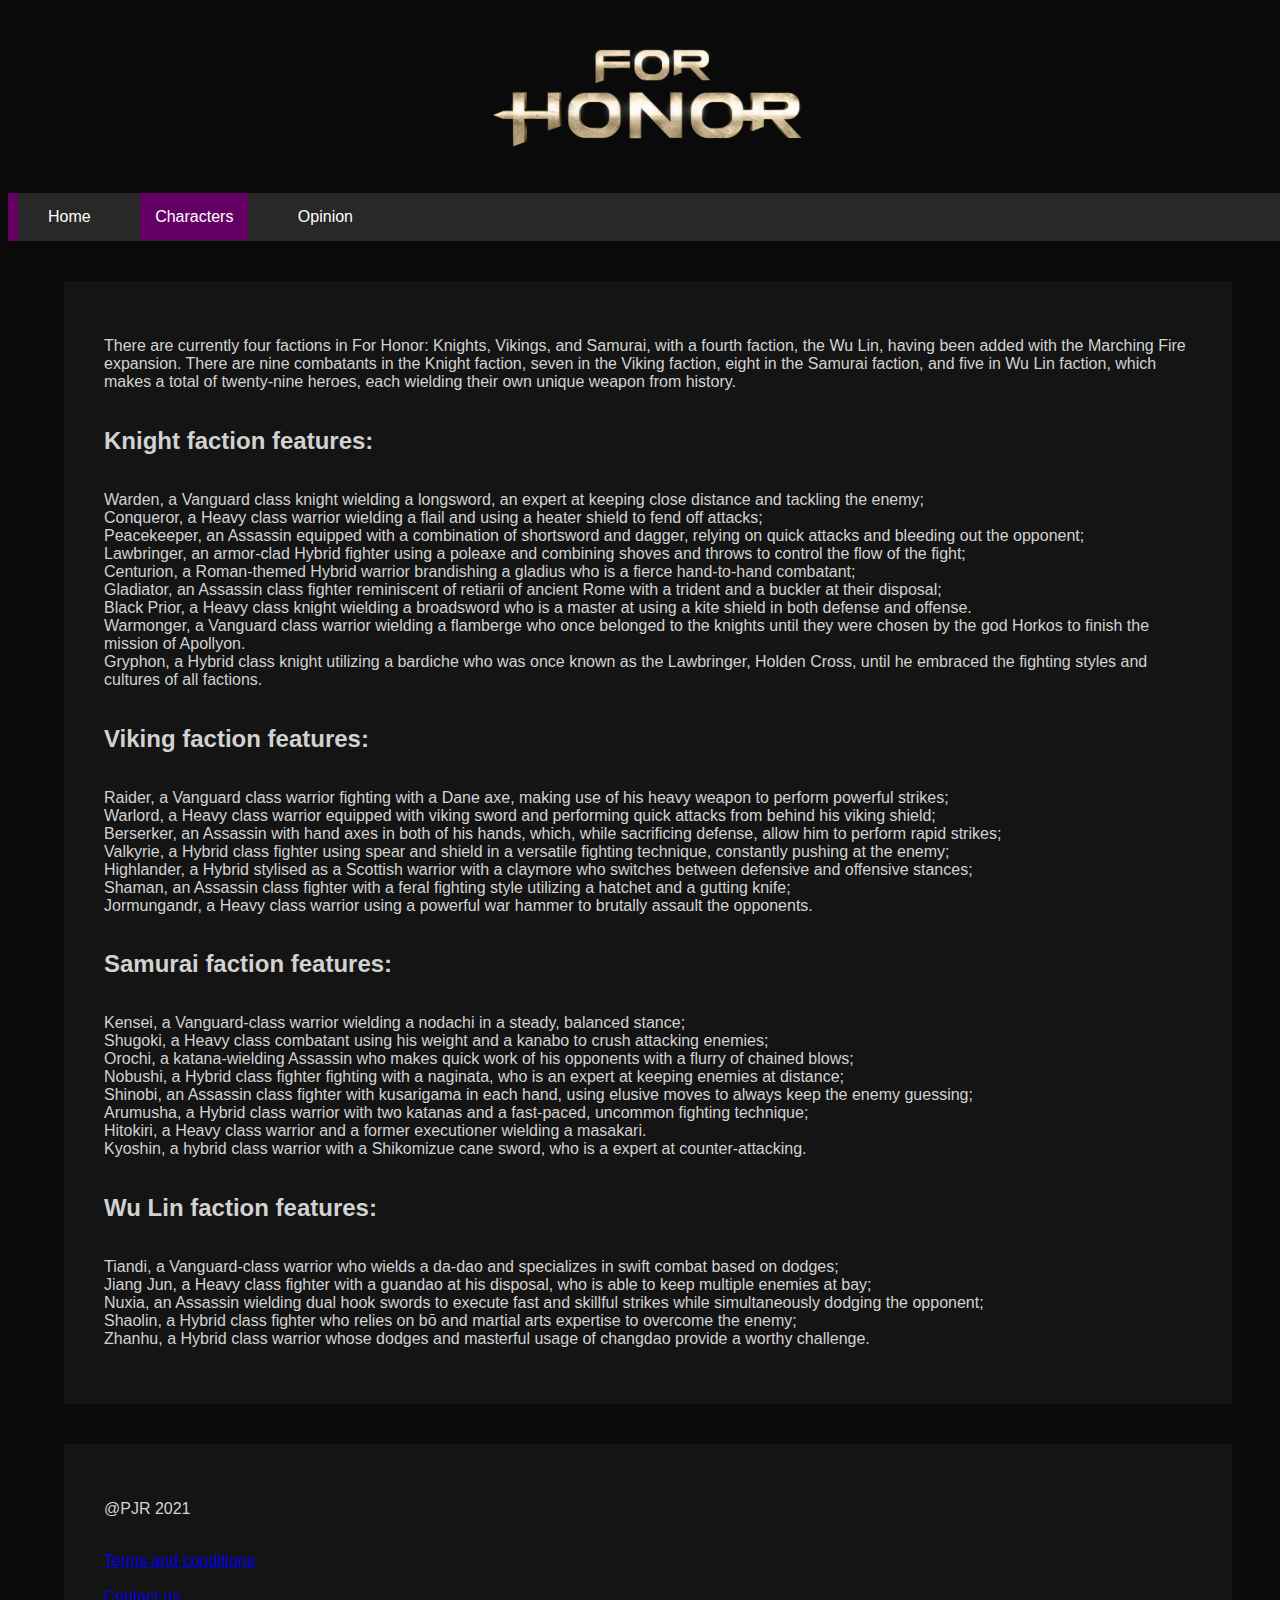
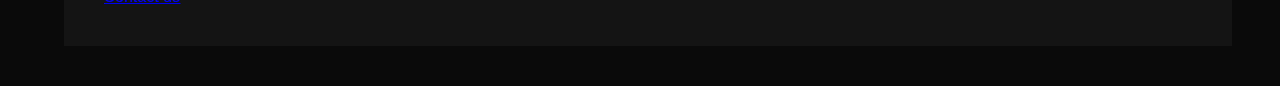
==== Characters.html @ d289ab4f "Changed Factions.html to Characters.html / Added content + minor tweaks" ====
<!DOCTYPE html>
<html>
    <head>
        <title>TEMPTITLE</title>
        <link rel="stylesheet" href="styles.css">
    </head>
    <body>
        <h1 class="MainHeader">
            <a href="index.html">
                <img src="Images/ForHonorLogoHDActualPNG.png",
                alt="For Honor", class="MainHeader">
             </a>
        </h1>

        <ul class="NavBar">
            <li class="NavItem"><a href="index.html", class="NavLink">Home</a></li>
            <li class="NavItem"><a href="Characters.html", class="NavLink", id="Active">Characters</a></li>
            <li class="NavItem"><a href="form.html", class="NavLink">Opinion</a></li>
            
        </ul>

        <div class="StandardDiv">
            
                <p class="StandardTextXimage">There are currently four factions in For Honor: Knights, Vikings, and Samurai, with a fourth faction, the Wu Lin, having been added with the Marching Fire expansion. There are nine combatants in the Knight faction, seven in the Viking faction, eight in the Samurai faction, and five in Wu Lin faction, which makes a total of twenty-nine heroes, each wielding their own unique weapon from history. </p>
                <br/>
                    <h2 class="StandardTextXimage">Knight faction features:</h2>
                <br/>
                        <p class="StandardTextXimage">
                        Warden, a Vanguard class knight wielding a longsword, an expert at keeping close distance and tackling the enemy; <br/>
                        Conqueror, a Heavy class warrior wielding a flail and using a heater shield to fend off attacks; <br/>
                        Peacekeeper, an Assassin equipped with a combination of shortsword and dagger, relying on quick attacks and bleeding out the opponent; <br/>
                        Lawbringer, an armor-clad Hybrid fighter using a poleaxe and combining shoves and throws to control the flow of the fight; <br/>
                        Centurion, a Roman-themed Hybrid warrior brandishing a gladius who is a fierce hand-to-hand combatant; <br/>
                        Gladiator, an Assassin class fighter reminiscent of retiarii of ancient Rome with a trident and a buckler at their disposal; <br/>
                        Black Prior, a Heavy class knight wielding a broadsword who is a master at using a kite shield in both defense and offense. <br/>
                        Warmonger, a Vanguard class warrior wielding a flamberge who once belonged to the knights until they were chosen by the god Horkos to finish the mission of Apollyon. <br/>
                        Gryphon, a Hybrid class knight utilizing a bardiche who was once known as the Lawbringer, Holden Cross, until he embraced the fighting styles and cultures of all factions. <br/>
                        </p>
                <br/>
                    <h2 class="StandardTextXimage">Viking faction features:</h2>
                <br/>
                        <p class="StandardTextXimage">
                        Raider, a Vanguard class warrior fighting with a Dane axe, making use of his heavy weapon to perform powerful strikes; <br/>
                        Warlord, a Heavy class warrior equipped with viking sword and performing quick attacks from behind his viking shield; <br/>
                        Berserker, an Assassin with hand axes in both of his hands, which, while sacrificing defense, allow him to perform rapid strikes; <br/>
                        Valkyrie, a Hybrid class fighter using spear and shield in a versatile fighting technique, constantly pushing at the enemy; <br/>
                        Highlander, a Hybrid stylised as a Scottish warrior with a claymore who switches between defensive and offensive stances; <br/>
                        Shaman, an Assassin class fighter with a feral fighting style utilizing a hatchet and a gutting knife; <br/>
                        Jormungandr, a Heavy class warrior using a powerful war hammer to brutally assault the opponents. <br/>
                        </p>
                <br/>
                    <h2 class="StandardTextXimage">Samurai faction features:</h2>
                <br/>
                        <p class="StandardTextXimage">
                        Kensei, a Vanguard-class warrior wielding a nodachi in a steady, balanced stance; <br/>
                        Shugoki, a Heavy class combatant using his weight and a kanabo to crush attacking enemies; <br/>
                        Orochi, a katana-wielding Assassin who makes quick work of his opponents with a flurry of chained blows; <br/>
                        Nobushi, a Hybrid class fighter fighting with a naginata, who is an expert at keeping enemies at distance; <br/>
                        Shinobi, an Assassin class fighter with kusarigama in each hand, using elusive moves to always keep the enemy guessing; <br/>
                        Arumusha, a Hybrid class warrior with two katanas and a fast-paced, uncommon fighting technique; <br/>
                        Hitokiri, a Heavy class warrior and a former executioner wielding a masakari. <br/>
                        Kyoshin, a hybrid class warrior with a Shikomizue cane sword, who is a expert at counter-attacking. <br/>
                        </p>
                <br/>
                    <h2 class="StandardTextXimage">Wu Lin faction features:</h2>
                <br/>
                        <p class="StandardTextXimage">
                        Tiandi, a Vanguard-class warrior who wields a da-dao and specializes in swift combat based on dodges; <br/>
                        Jiang Jun, a Heavy class fighter with a guandao at his disposal, who is able to keep multiple enemies at bay; <br/>
                        Nuxia, an Assassin wielding dual hook swords to execute fast and skillful strikes while simultaneously dodging the opponent; <br/>
                        Shaolin, a Hybrid class fighter who relies on bō and martial arts expertise to overcome the enemy; <br/>
                        Zhanhu, a Hybrid class warrior whose dodges and masterful usage of changdao provide a worthy challenge. <br/>
                        </p>
            </p>
        </div>

    </body>
    <footer class="StandardDiv">
        <p class="FooterText">@PJR 2021</p>
        <br/>
        <div class="FooterText">  <a href="TermsAndConditions.html">Terms and conditions</a>  </div>
        <br/>
        <div class="FooterText">   <a href="contact.html">Contact us</a>  </div>
</footer>
</html>
---- styles.css ----
/*css*/

:root {
    --MainColor: rgb(100, 0, 100);
    --SecondayColor: rgb(40, 40, 40);
    --TextColor: rgb(210, 210, 210);
}

html {
    width: 100%;
}

body {
    width: 100%;
}

.FooterText {
    font-family: Arial, Helvetica, sans-serif;
    text-decoration: none;
    color: var(--TextColor);
    display: block;
    text-align: centre;
}

/*header*/

.MainHeader {
    font-family: Arial, Helvetica, sans-serif;
    text-align: center;
    height: 150px;
}

/*Navigation bar*/

.NavBar {
    font-family: Arial, Helvetica, sans-serif;
    list-style-type: none;
    overflow: hidden;
    margin: 0;
    padding: 0;
    background-color: var(--SecondayColor);
    border-left: 10px solid var(--MainColor);
    
}

.NavItem {
    display: inline-block;
    color: white;
    padding: 15px;
    
}
.NavLink:hover {
    background-color: Black;
}

.NavLink {
    background-color: var(--SecondayColor);
    padding: 15px;
    color: white;
    text-decoration: none;
}

#Active {
    background-color: var(--MainColor);
}

/*body*/

body {
    background-color: rgb(10, 10, 10);
    color: var(--TextColor);
}

/*Form*/

.FormTag {
    background-color: rgb(20, 20, 20);
    padding: 40px;
    margin: 40px;
}

.FormRow {
    font-family: Arial, Helvetica, sans-serif;
    text-align: left;
    display: block;
    padding: 1%;
}

.FormRow label {
    padding: 20px;
}

/*Form inputs*/

.FormRow input[type="text"] {
    background-color: rgb(40, 40, 40);
    color: rgb(210, 210, 210);
    border: 1px solid rgb(0, 0, 0);
    padding: 7px;
    margin: 10px;
}

.FormRow input[type="email"] {
    background-color: rgb(40, 40, 40);
    color: rgb(210, 210, 210);
    border: 1px solid rgb(0, 0, 0);
    padding: 7px;
    margin: 10px;
}

.FormRow select {
    background-color: rgb(40, 40, 40);
    color: rgb(210, 210, 210);
    border: 1px solid rgb(0, 0, 0);
    padding: 7px;
    margin: 30px;
}

.FormRow textarea {
    background-color: rgb(40, 40, 40);
    color: rgb(210, 210, 210);
    border: 1px solid rgb(0, 0, 0);
    padding: 7px;
    margin: 10px;
    resize: none;
    width: 35%;
    min-height: 150px;
}

.TextAreaInstructions {
    color: rgb(150 , 150, 150);
    font-size: 70%;
    margin-left: 10px;
}

#TextAreaWhyText {
    margin-right:11%;
}

.FormRow button {
    background-color: rgb(40, 40, 40);
    color: rgb(210, 210, 210);
    border: 1px solid rgb(0, 0, 0);
    padding: 7px;
    margin: 10px;
}

.SubmitButton {
    background-color: rgb(40, 40, 40);
    color: rgb(210, 210, 210);
    border: 1px solid rgb(0, 0, 0);
    padding: 7px;
    margin: 10px;
}

.SubmitButton:hover {
    background-color: black;
}

.ConfirmButton {
    background-color: rgb(40, 40, 40);
    color: rgb(210, 210, 210);
    border: 1px solid rgb(0, 0, 0);
    padding: 7px;
    margin: 10px;
}

/*Misc*/

.StandardText {
    font-family: Arial, Helvetica, sans-serif;
    text-decoration: none;
    color: var(--TextColor);
    /*display: inline-block; */
    float: left;
    width: 73%;
    margin-right: 1%;
    position: relative;
}

.StandardTextXimage {
    font-family: Arial, Helvetica, sans-serif;
    text-decoration: none;
    color: var(--TextColor);
    /*display: inline-block;*/
    float: left;
    width: 100%;
}

.StandardImage {
    position: relative;
    /*display: inline-block;*/
    width: 25%;
    left: 0%;
    float: right;
}

.StandardDiv {
    
    border-left: 10px solid var(--MainColor);
    border: none;
    list-style-type: none;
    padding: 40px;
    margin: auto;
    margin-top: 40px;
    margin-bottom: 40px;
    background-color: rgb(20, 20, 20);
    text-align: centre;
    display: table;
    width: 85%;
}
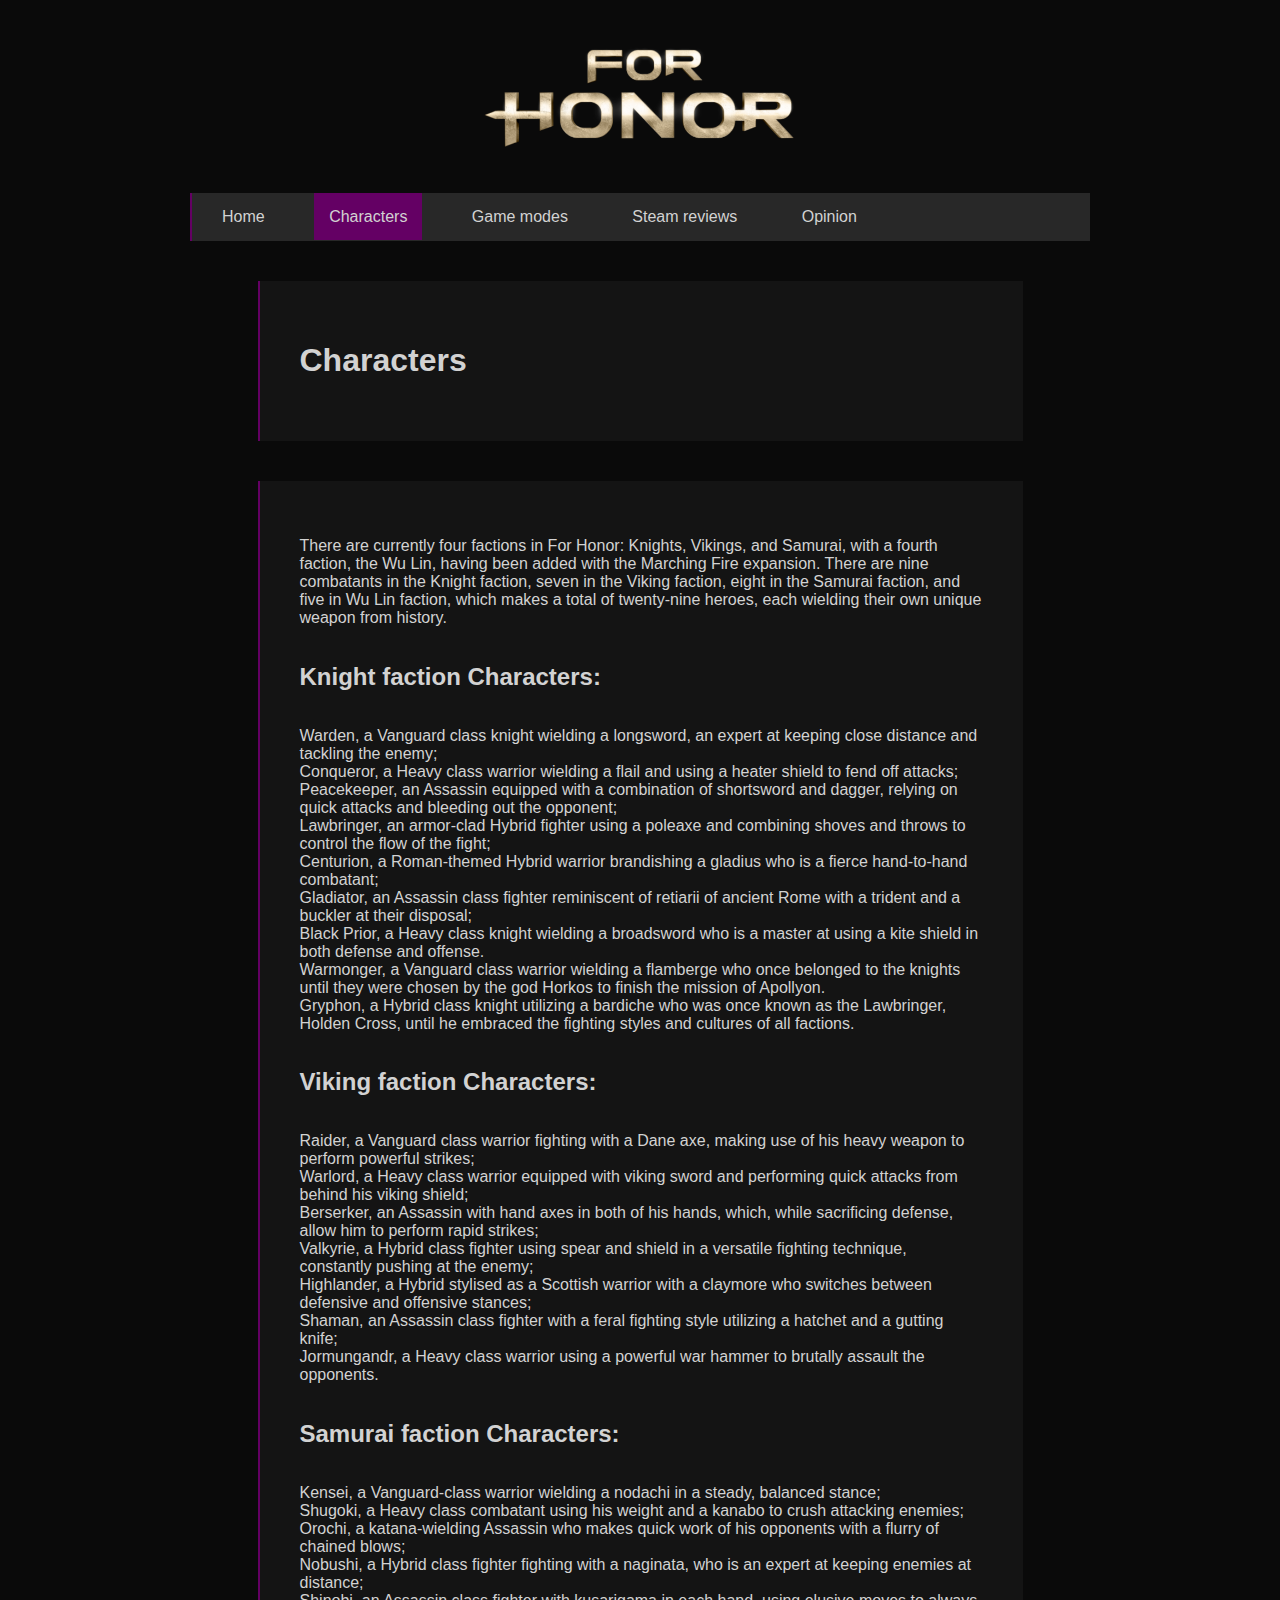
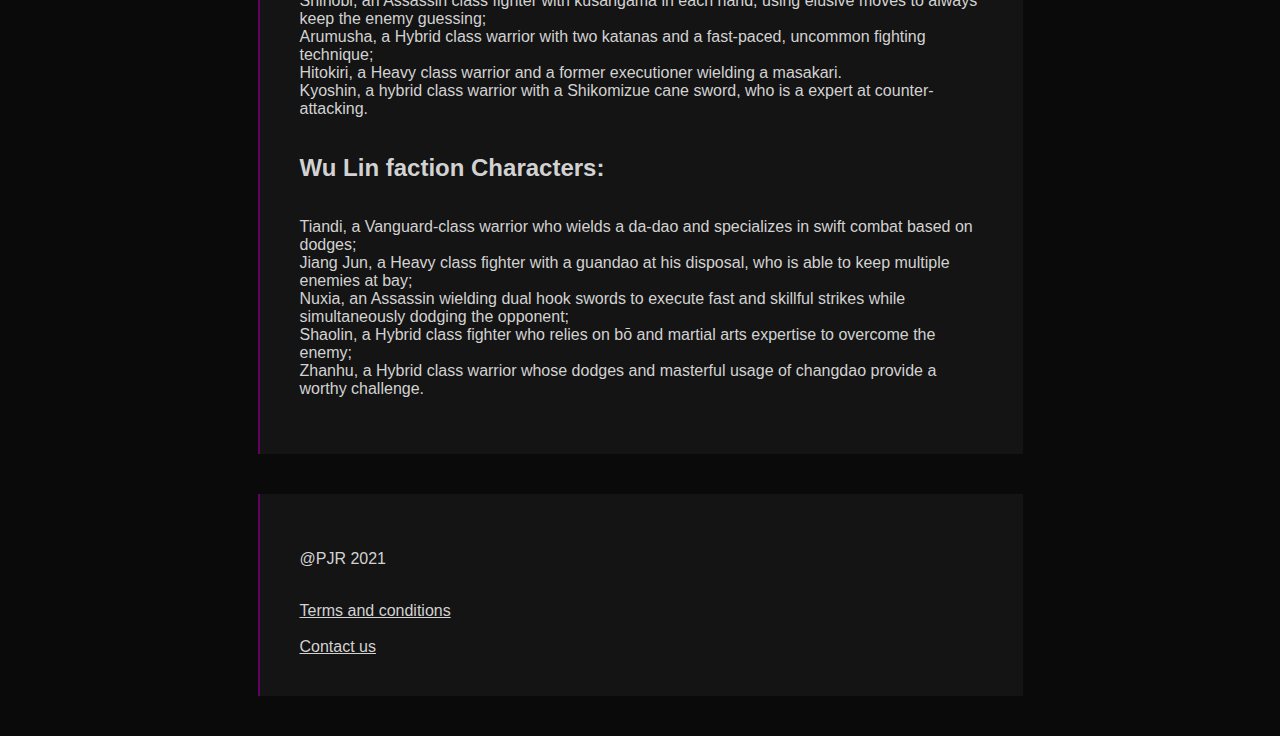
==== commit 434c94a0: "A lot of changes. Added and removed a shit ton" ====
--- a/Characters.html
+++ b/Characters.html
@@ -15,15 +15,23 @@
         <ul class="NavBar">
             <li class="NavItem"><a href="index.html", class="NavLink">Home</a></li>
             <li class="NavItem"><a href="Characters.html", class="NavLink", id="Active">Characters</a></li>
+            
+            <li class="NavItem"><a href="Gamemodes.html", class="NavLink">Game modes</a></li>
+            <li class="NavItem"><a href="SteamReviews.html", class="NavLink">Steam reviews</a></li>
             <li class="NavItem"><a href="form.html", class="NavLink">Opinion</a></li>
-            
         </ul>
+
+        <div class="StandardDiv">
+            <h1 class="StandardTextXimage">
+                Characters
+            </h1>
+        </div>
 
         <div class="StandardDiv">
             
                 <p class="StandardTextXimage">There are currently four factions in For Honor: Knights, Vikings, and Samurai, with a fourth faction, the Wu Lin, having been added with the Marching Fire expansion. There are nine combatants in the Knight faction, seven in the Viking faction, eight in the Samurai faction, and five in Wu Lin faction, which makes a total of twenty-nine heroes, each wielding their own unique weapon from history. </p>
                 <br/>
-                    <h2 class="StandardTextXimage">Knight faction features:</h2>
+                    <h2 class="StandardTextXimage">Knight faction Characters:</h2>
                 <br/>
                         <p class="StandardTextXimage">
                         Warden, a Vanguard class knight wielding a longsword, an expert at keeping close distance and tackling the enemy; <br/>
@@ -37,7 +45,7 @@
                         Gryphon, a Hybrid class knight utilizing a bardiche who was once known as the Lawbringer, Holden Cross, until he embraced the fighting styles and cultures of all factions. <br/>
                         </p>
                 <br/>
-                    <h2 class="StandardTextXimage">Viking faction features:</h2>
+                    <h2 class="StandardTextXimage">Viking faction Characters:</h2>
                 <br/>
                         <p class="StandardTextXimage">
                         Raider, a Vanguard class warrior fighting with a Dane axe, making use of his heavy weapon to perform powerful strikes; <br/>
@@ -49,7 +57,7 @@
                         Jormungandr, a Heavy class warrior using a powerful war hammer to brutally assault the opponents. <br/>
                         </p>
                 <br/>
-                    <h2 class="StandardTextXimage">Samurai faction features:</h2>
+                    <h2 class="StandardTextXimage">Samurai faction Characters:</h2>
                 <br/>
                         <p class="StandardTextXimage">
                         Kensei, a Vanguard-class warrior wielding a nodachi in a steady, balanced stance; <br/>
@@ -62,13 +70,13 @@
                         Kyoshin, a hybrid class warrior with a Shikomizue cane sword, who is a expert at counter-attacking. <br/>
                         </p>
                 <br/>
-                    <h2 class="StandardTextXimage">Wu Lin faction features:</h2>
+                    <h2 class="StandardTextXimage">Wu Lin faction Characters:</h2>
                 <br/>
                         <p class="StandardTextXimage">
                         Tiandi, a Vanguard-class warrior who wields a da-dao and specializes in swift combat based on dodges; <br/>
                         Jiang Jun, a Heavy class fighter with a guandao at his disposal, who is able to keep multiple enemies at bay; <br/>
                         Nuxia, an Assassin wielding dual hook swords to execute fast and skillful strikes while simultaneously dodging the opponent; <br/>
-                        Shaolin, a Hybrid class fighter who relies on bō and martial arts expertise to overcome the enemy; <br/>
+                        Shaolin, a Hybrid class fighter who relies on b&#333; and martial arts expertise to overcome the enemy; <br/>
                         Zhanhu, a Hybrid class warrior whose dodges and masterful usage of changdao provide a worthy challenge. <br/>
                         </p>
             </p>
--- a/styles.css
+++ b/styles.css
@@ -11,12 +11,14 @@
 }
 
 body {
-    width: 100%;
+    width: 900px;
+    margin-left: auto;
+    margin-right: auto;
 }
 
 .FooterText {
     font-family: Arial, Helvetica, sans-serif;
-    text-decoration: none;
+    text-decoration: none!important;
     color: var(--TextColor);
     display: block;
     text-align: centre;
@@ -29,6 +31,25 @@
     text-align: center;
     height: 150px;
 }
+
+/*Links*/
+
+ a:link {
+    color: var(--TextColor);
+  }
+  
+  a:visited {
+    color: var(--TextColor);
+  }
+  
+  a:hover {
+    color: var(--TextColor);
+  }
+  
+  a:active {
+    color: var(--TextColor);
+  } 
+
 
 /*Navigation bar*/
 
@@ -39,7 +60,7 @@
     margin: 0;
     padding: 0;
     background-color: var(--SecondayColor);
-    border-left: 10px solid var(--MainColor);
+    border-left: 2px solid var(--MainColor);
     
 }
 
@@ -70,6 +91,58 @@
     background-color: rgb(10, 10, 10);
     color: var(--TextColor);
 }
+
+/*Responsive gallery*/
+
+div.gallery {
+    border: 5px solid var(--SecondayColor);
+  }
+  
+  div.gallery:hover {
+    border: 5px solid var(--MainColor);
+  }
+  
+  div.gallery img {
+    width: 100%;
+    height: auto;
+  }
+  
+  div.desc {
+    padding: 15px;
+    text-align: center;
+    font-family: Arial, Helvetica, sans-serif;
+    text-decoration: none!important;
+    color: var(--TextColor);
+  }
+  
+  * {
+    box-sizing: border-box;
+  }
+  
+  .responsive {
+    padding: 0 6px;
+    float: left;
+    width: 24.9%;
+  }
+
+/*Steam reviews*/
+
+  .SteamReviewsImage {
+      width: 50%;
+      overflow: hidden;
+      display: block;
+      margin-left: auto;
+      margin-right: auto;
+      margin-bottom: 15px;
+  }
+
+  .SteamIFrame {
+      display: block;
+      margin-left: auto;
+      margin-right: auto;
+      width: 99%;
+      height: 700px;
+  }
 
 /*Form*/
 
@@ -208,4 +281,6 @@
     text-align: centre;
     display: table;
     width: 85%;
+    border-left: 2px solid var(--MainColor);
+    
 }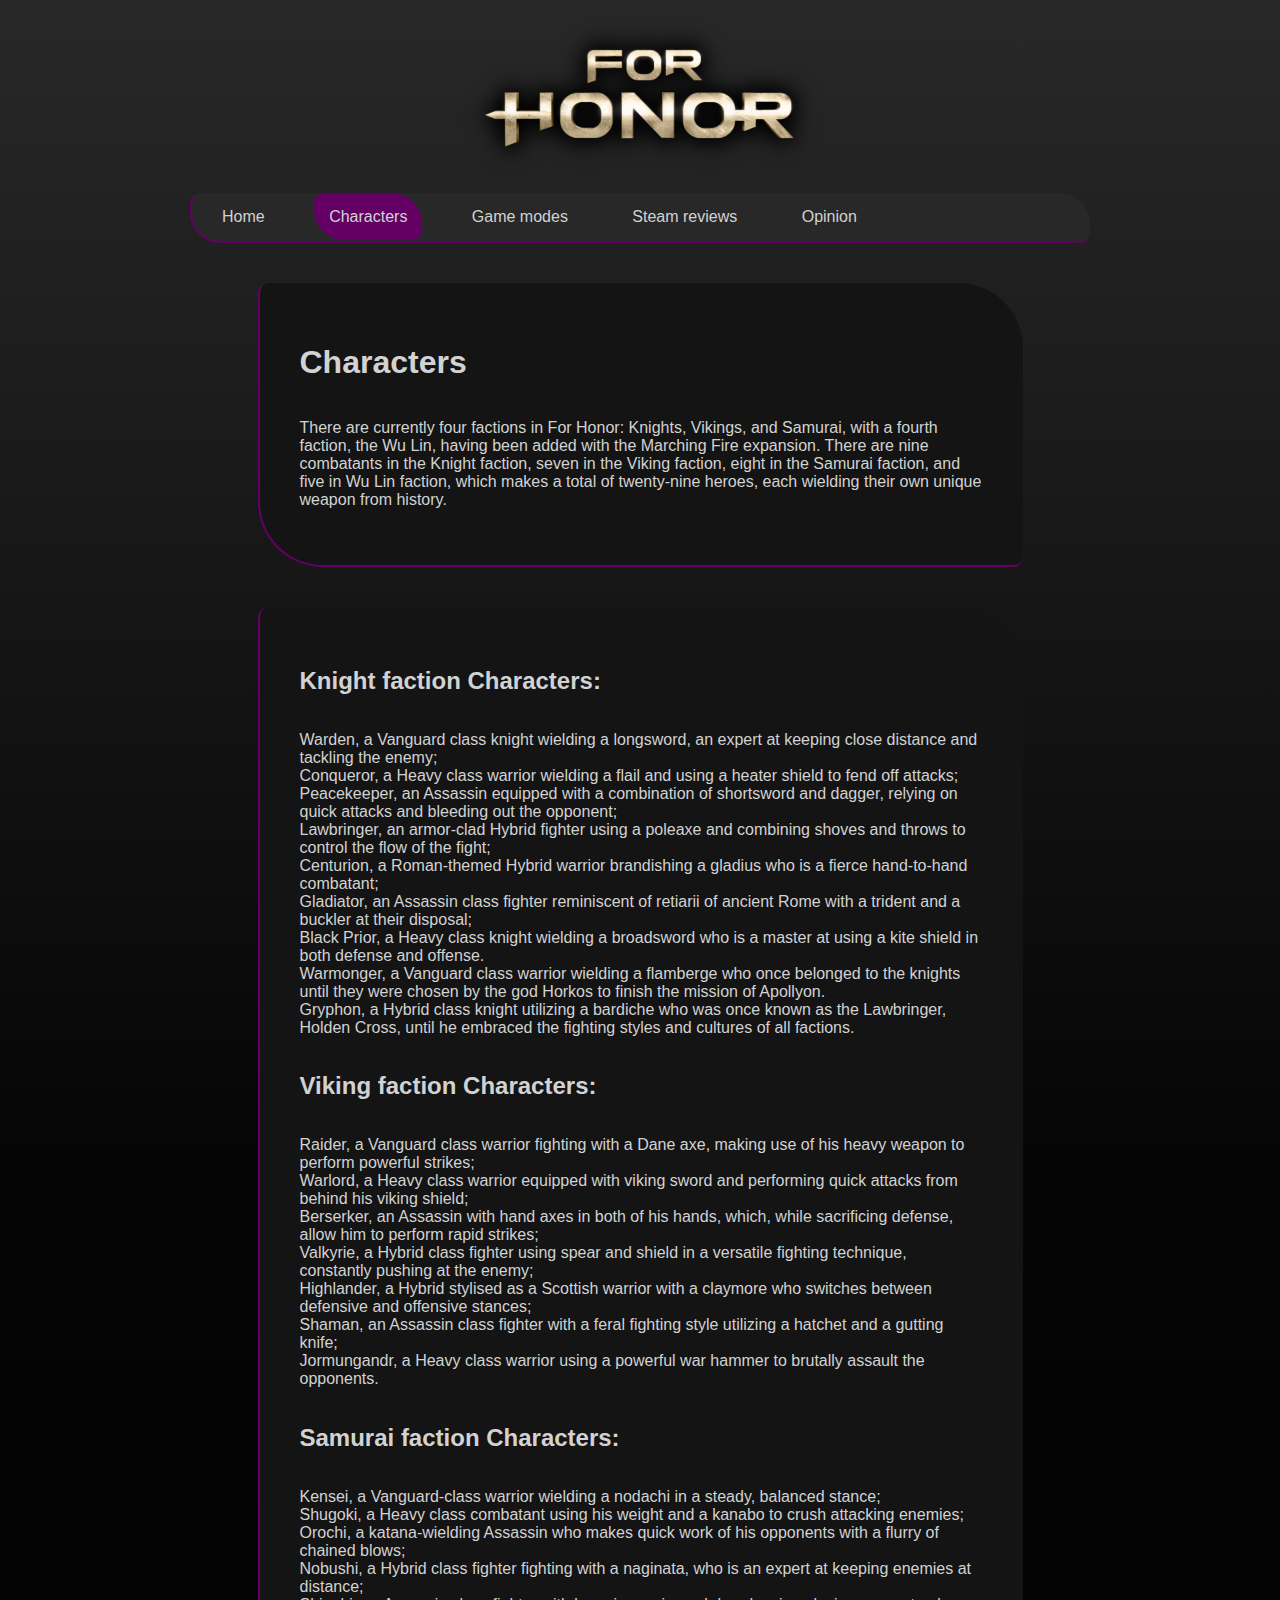
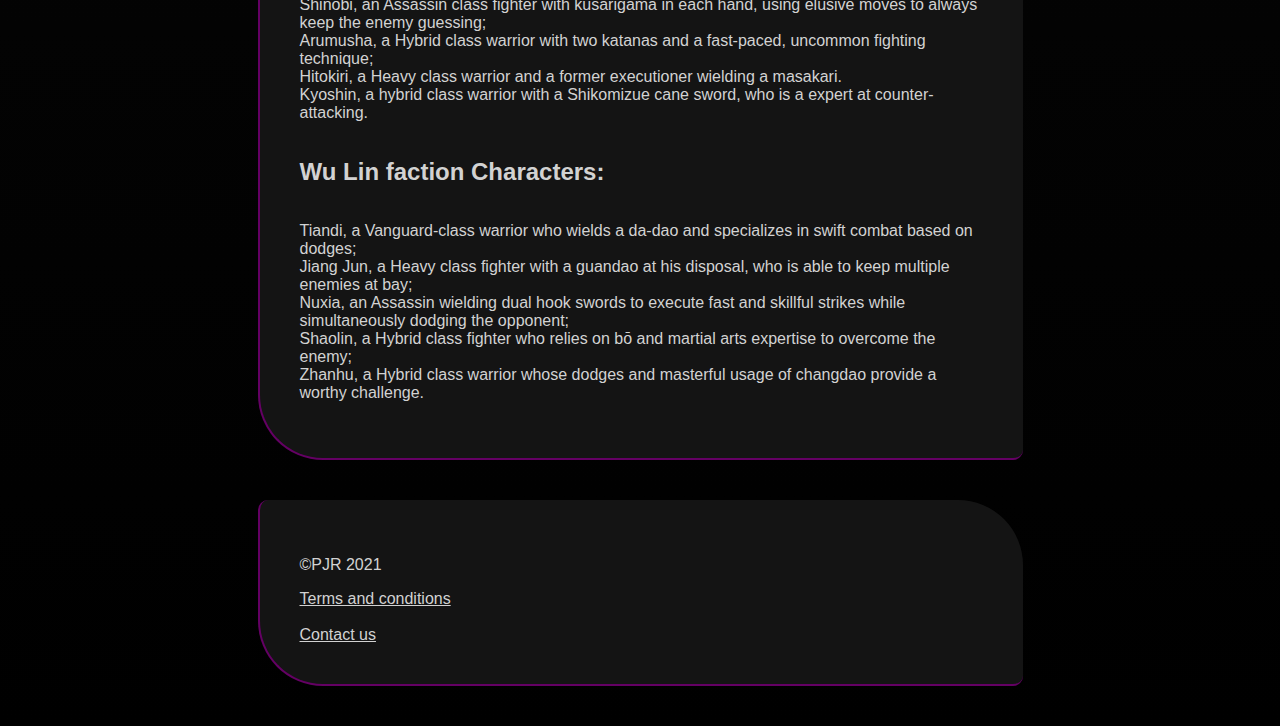
==== commit 57eefde3: "Qualilty of life changes" ====
--- a/Characters.html
+++ b/Characters.html
@@ -1,7 +1,7 @@
 <!DOCTYPE html>
 <html>
     <head>
-        <title>TEMPTITLE</title>
+        <title>Characters</title>
         <link rel="stylesheet" href="styles.css">
     </head>
     <body>
@@ -15,25 +15,26 @@
         <ul class="NavBar">
             <li class="NavItem"><a href="index.html", class="NavLink">Home</a></li>
             <li class="NavItem"><a href="Characters.html", class="NavLink", id="Active">Characters</a></li>
-            
             <li class="NavItem"><a href="Gamemodes.html", class="NavLink">Game modes</a></li>
             <li class="NavItem"><a href="SteamReviews.html", class="NavLink">Steam reviews</a></li>
             <li class="NavItem"><a href="form.html", class="NavLink">Opinion</a></li>
         </ul>
 
         <div class="StandardDiv">
-            <h1 class="StandardTextXimage">
+            <h1 class="StandardText">
                 Characters
             </h1>
+            <br/>
+            <p class="StandardText">There are currently four factions in For Honor: Knights, Vikings, and Samurai, with a fourth faction, the Wu Lin, having been added with the Marching Fire expansion. There are nine combatants in the Knight faction, seven in the Viking faction, eight in the Samurai faction, and five in Wu Lin faction, which makes a total of twenty-nine heroes, each wielding their own unique weapon from history. </p>
+                
         </div>
 
         <div class="StandardDiv">
             
-                <p class="StandardTextXimage">There are currently four factions in For Honor: Knights, Vikings, and Samurai, with a fourth faction, the Wu Lin, having been added with the Marching Fire expansion. There are nine combatants in the Knight faction, seven in the Viking faction, eight in the Samurai faction, and five in Wu Lin faction, which makes a total of twenty-nine heroes, each wielding their own unique weapon from history. </p>
+                
+                    <h2 class="StandardText">Knight faction Characters:</h2>
                 <br/>
-                    <h2 class="StandardTextXimage">Knight faction Characters:</h2>
-                <br/>
-                        <p class="StandardTextXimage">
+                        <p class="StandardText">
                         Warden, a Vanguard class knight wielding a longsword, an expert at keeping close distance and tackling the enemy; <br/>
                         Conqueror, a Heavy class warrior wielding a flail and using a heater shield to fend off attacks; <br/>
                         Peacekeeper, an Assassin equipped with a combination of shortsword and dagger, relying on quick attacks and bleeding out the opponent; <br/>
@@ -45,9 +46,9 @@
                         Gryphon, a Hybrid class knight utilizing a bardiche who was once known as the Lawbringer, Holden Cross, until he embraced the fighting styles and cultures of all factions. <br/>
                         </p>
                 <br/>
-                    <h2 class="StandardTextXimage">Viking faction Characters:</h2>
+                    <h2 class="StandardText">Viking faction Characters:</h2>
                 <br/>
-                        <p class="StandardTextXimage">
+                        <p class="StandardText">
                         Raider, a Vanguard class warrior fighting with a Dane axe, making use of his heavy weapon to perform powerful strikes; <br/>
                         Warlord, a Heavy class warrior equipped with viking sword and performing quick attacks from behind his viking shield; <br/>
                         Berserker, an Assassin with hand axes in both of his hands, which, while sacrificing defense, allow him to perform rapid strikes; <br/>
@@ -57,9 +58,9 @@
                         Jormungandr, a Heavy class warrior using a powerful war hammer to brutally assault the opponents. <br/>
                         </p>
                 <br/>
-                    <h2 class="StandardTextXimage">Samurai faction Characters:</h2>
+                    <h2 class="StandardText">Samurai faction Characters:</h2>
                 <br/>
-                        <p class="StandardTextXimage">
+                        <p class="StandardText">
                         Kensei, a Vanguard-class warrior wielding a nodachi in a steady, balanced stance; <br/>
                         Shugoki, a Heavy class combatant using his weight and a kanabo to crush attacking enemies; <br/>
                         Orochi, a katana-wielding Assassin who makes quick work of his opponents with a flurry of chained blows; <br/>
@@ -70,9 +71,9 @@
                         Kyoshin, a hybrid class warrior with a Shikomizue cane sword, who is a expert at counter-attacking. <br/>
                         </p>
                 <br/>
-                    <h2 class="StandardTextXimage">Wu Lin faction Characters:</h2>
+                    <h2 class="StandardText">Wu Lin faction Characters:</h2>
                 <br/>
-                        <p class="StandardTextXimage">
+                        <p class="StandardText">
                         Tiandi, a Vanguard-class warrior who wields a da-dao and specializes in swift combat based on dodges; <br/>
                         Jiang Jun, a Heavy class fighter with a guandao at his disposal, who is able to keep multiple enemies at bay; <br/>
                         Nuxia, an Assassin wielding dual hook swords to execute fast and skillful strikes while simultaneously dodging the opponent; <br/>
@@ -84,8 +85,7 @@
 
     </body>
     <footer class="StandardDiv">
-        <p class="FooterText">@PJR 2021</p>
-        <br/>
+        <p class="FooterText">&#169;PJR 2021</p>
         <div class="FooterText">  <a href="TermsAndConditions.html">Terms and conditions</a>  </div>
         <br/>
         <div class="FooterText">   <a href="contact.html">Contact us</a>  </div>
--- a/styles.css
+++ b/styles.css
@@ -3,6 +3,8 @@
 :root {
     --MainColor: rgb(100, 0, 100);
     --SecondayColor: rgb(40, 40, 40);
+    --TersiaryColor: rgb(5, 5, 5);
+    --4thcolor: rgb(20, 20, 20);
     --TextColor: rgb(210, 210, 210);
 }
 
@@ -30,6 +32,8 @@
     font-family: Arial, Helvetica, sans-serif;
     text-align: center;
     height: 150px;
+
+    filter: drop-shadow(0px 0px 10px black);
 }
 
 /*Links*/
@@ -59,71 +63,114 @@
     overflow: hidden;
     margin: 0;
     padding: 0;
-    background-color: var(--SecondayColor);
+    
+    background-color: var(--SecondayColor);
+    
+    border-radius: 10px 30px;
+    border: none;
     border-left: 2px solid var(--MainColor);
-    
+    border-bottom: 2px solid var(--MainColor);
 }
 
 .NavItem {
     display: inline-block;
-    color: white;
+    color: var(--TextColor);
     padding: 15px;
-    
-}
+}
+
 .NavLink:hover {
     background-color: Black;
+    margin: 15px 25px;
+
+    border-radius: 10px 30px;
+    border: none;
 }
 
 .NavLink {
-    background-color: var(--SecondayColor);
+    transition: background-color 0.3s, margin 0.7s;
+    background-color: var(--SecondayColor);
+
     padding: 15px;
-    color: white;
+    color: var(--TextColor);
     text-decoration: none;
+
+    border-radius: 10px 30px;
+    border: none;
 }
 
 #Active {
     background-color: var(--MainColor);
+
+    border-radius: 10px 30px;
+    border: none;
 }
 
 /*body*/
 
 body {
-    background-color: rgb(10, 10, 10);
+    background-color: var(--TersiaryColor);
+    background-image: linear-gradient( var(--SecondayColor), var(--TersiaryColor), black);
     color: var(--TextColor);
 }
 
 /*Responsive gallery*/
 
-div.gallery {
-    border: 5px solid var(--SecondayColor);
-  }
-  
-  div.gallery:hover {
-    border: 5px solid var(--MainColor);
-  }
-  
-  div.gallery img {
-    width: 100%;
-    height: auto;
-  }
-  
-  div.desc {
-    padding: 15px;
-    text-align: center;
-    font-family: Arial, Helvetica, sans-serif;
-    text-decoration: none!important;
-    color: var(--TextColor);
-  }
-  
-  * {
-    box-sizing: border-box;
-  }
-  
-  .responsive {
+@keyframes GalleryAnimation {
+    0% { transform : rotate(0deg) }
+    100% { transform : rotate(360deg) }
+}
+
+.responsive:hover {
+    animation: GalleryAnimation 1.5s ease;
+}
+
+.responsive {
     padding: 0 6px;
     float: left;
     width: 24.9%;
   }
+
+div.gallery {
+    background-color: var(--TersiaryColor);
+
+    border-radius: 10px 65px;
+    border: none;
+    border: 2px solid var(--SecondayColor);
+  }
+  
+  div.gallery:hover {
+    border-radius: 10px 65px;
+    border: none;
+    border: 2px solid var(--MainColor);
+  }
+  
+  div.gallery img {
+    width: 100%;
+    height: 100%;
+
+    border-radius: 10px 65px;
+    border: none;
+  }
+  
+  div.desc {
+    padding: 15px;
+    padding-top: 0px;
+    text-align: center;
+    font-family: Arial, Helvetica, sans-serif;
+
+    
+    color: var(--TextColor);
+  }
+
+  desc {
+    text-decoration: none;
+  }
+  
+  * {
+    box-sizing: border-box;
+  }
+  
+  
 
 /*Steam reviews*/
 
@@ -147,9 +194,7 @@
 /*Form*/
 
 .FormTag {
-    background-color: rgb(20, 20, 20);
-    padding: 40px;
-    margin: 40px;
+    background-color: var(--4thcolor);
 }
 
 .FormRow {
@@ -157,47 +202,70 @@
     text-align: left;
     display: block;
     padding: 1%;
+
+    border-radius: 10px 65px;
+    border: none;
+    border: 2px solid var(--MainColor);
 }
 
 .FormRow label {
     padding: 20px;
-}
+    padding-left: 0px;
+    margin-left: 0px;
+}
+
 
 /*Form inputs*/
 
-.FormRow input[type="text"] {
-    background-color: rgb(40, 40, 40);
-    color: rgb(210, 210, 210);
-    border: 1px solid rgb(0, 0, 0);
-    padding: 7px;
-    margin: 10px;
+.FormRow input[type="text"]{
+    background-color: var(--SecondayColor);
+    color: var(--TextColor);
+    border: 1px solid rgb(0, 0, 0);
+    padding: 7px;
+    margin: 10px;
+
+    border-radius: 10px;
+    border: none;
+    border: 2px solid var(--MainColor);
 }
 
 .FormRow input[type="email"] {
-    background-color: rgb(40, 40, 40);
-    color: rgb(210, 210, 210);
-    border: 1px solid rgb(0, 0, 0);
-    padding: 7px;
-    margin: 10px;
+    background-color: var(--SecondayColor);
+    color: var(--TextColor);
+    border: 1px solid rgb(0, 0, 0);
+    padding: 7px;
+    margin: 10px;
+
+    border-radius: 10px;
+    border: none;
+    border: 2px solid var(--MainColor);
 }
 
 .FormRow select {
-    background-color: rgb(40, 40, 40);
-    color: rgb(210, 210, 210);
+    background-color: var(--SecondayColor);
+    color: var(--TextColor);
     border: 1px solid rgb(0, 0, 0);
     padding: 7px;
     margin: 30px;
+
+    border-radius: 15px;
+    border: none;
+    border: 2px solid var(--MainColor);
 }
 
 .FormRow textarea {
-    background-color: rgb(40, 40, 40);
-    color: rgb(210, 210, 210);
+    background-color: var(--SecondayColor);
+    color: var(--TextColor);
     border: 1px solid rgb(0, 0, 0);
     padding: 7px;
     margin: 10px;
     resize: none;
-    width: 35%;
+    width: 85%;
     min-height: 150px;
+
+    border-radius: 10px;
+    border: none;
+    border: 2px solid var(--MainColor);
 }
 
 .TextAreaInstructions {
@@ -207,22 +275,27 @@
 }
 
 #TextAreaWhyText {
-    margin-right:11%;
+    margin-right: 13%;
 }
 
 .FormRow button {
-    background-color: rgb(40, 40, 40);
-    color: rgb(210, 210, 210);
-    border: 1px solid rgb(0, 0, 0);
-    padding: 7px;
-    margin: 10px;
+    background-color: var(--SecondayColor);
+    color: var(--TextColor);
+    border: 1px solid rgb(0, 0, 0);
+    padding: 7px;
+    margin: 10px;
+
+    border-radius: 10px;
+    border: none;
+    border: 2px solid var(--MainColor);
 }
 
 .SubmitButton {
-    background-color: rgb(40, 40, 40);
-    color: rgb(210, 210, 210);
-    border: 1px solid rgb(0, 0, 0);
-    padding: 7px;
+    background-color: var(--SecondayColor);
+    color: var(--TextColor);
+    border: 1px solid rgb(0, 0, 0);
+    padding: 7px;
+    padding-left: 0px;
     margin: 10px;
 }
 
@@ -231,27 +304,24 @@
 }
 
 .ConfirmButton {
-    background-color: rgb(40, 40, 40);
-    color: rgb(210, 210, 210);
-    border: 1px solid rgb(0, 0, 0);
-    padding: 7px;
-    margin: 10px;
+    background-color: var(--SecondayColor);
+    color: var(--TextColor);
+    border: 1px solid rgb(0, 0, 0);
+    padding: 7px;
+    margin: 10px;
+    margin-top: 10px;
+    border-radius: 10px;
+    border: none;
+    border: 2px solid var(--MainColor);
+}
+
+#WhyWontThisThingListenToMeJustHaveTheCorrectF_ckingMarginThankYou {
+    margin-left: 10px;
 }
 
 /*Misc*/
 
-.StandardText {
-    font-family: Arial, Helvetica, sans-serif;
-    text-decoration: none;
-    color: var(--TextColor);
-    /*display: inline-block; */
-    float: left;
-    width: 73%;
-    margin-right: 1%;
-    position: relative;
-}
-
-.StandardTextXimage {
+.StandardText{
     font-family: Arial, Helvetica, sans-serif;
     text-decoration: none;
     color: var(--TextColor);
@@ -260,27 +330,19 @@
     width: 100%;
 }
 
-.StandardImage {
-    position: relative;
-    /*display: inline-block;*/
-    width: 25%;
-    left: 0%;
-    float: right;
-}
-
 .StandardDiv {
+    border-radius: 10px 65px;
+    border: none;
+    border-left: 2px solid var(--MainColor);
+    border-bottom: 2px solid var(--MainColor);
     
-    border-left: 10px solid var(--MainColor);
-    border: none;
     list-style-type: none;
     padding: 40px;
     margin: auto;
     margin-top: 40px;
     margin-bottom: 40px;
-    background-color: rgb(20, 20, 20);
+    background-color: var(--4thcolor);
     text-align: centre;
     display: table;
     width: 85%;
-    border-left: 2px solid var(--MainColor);
-    
-}+}
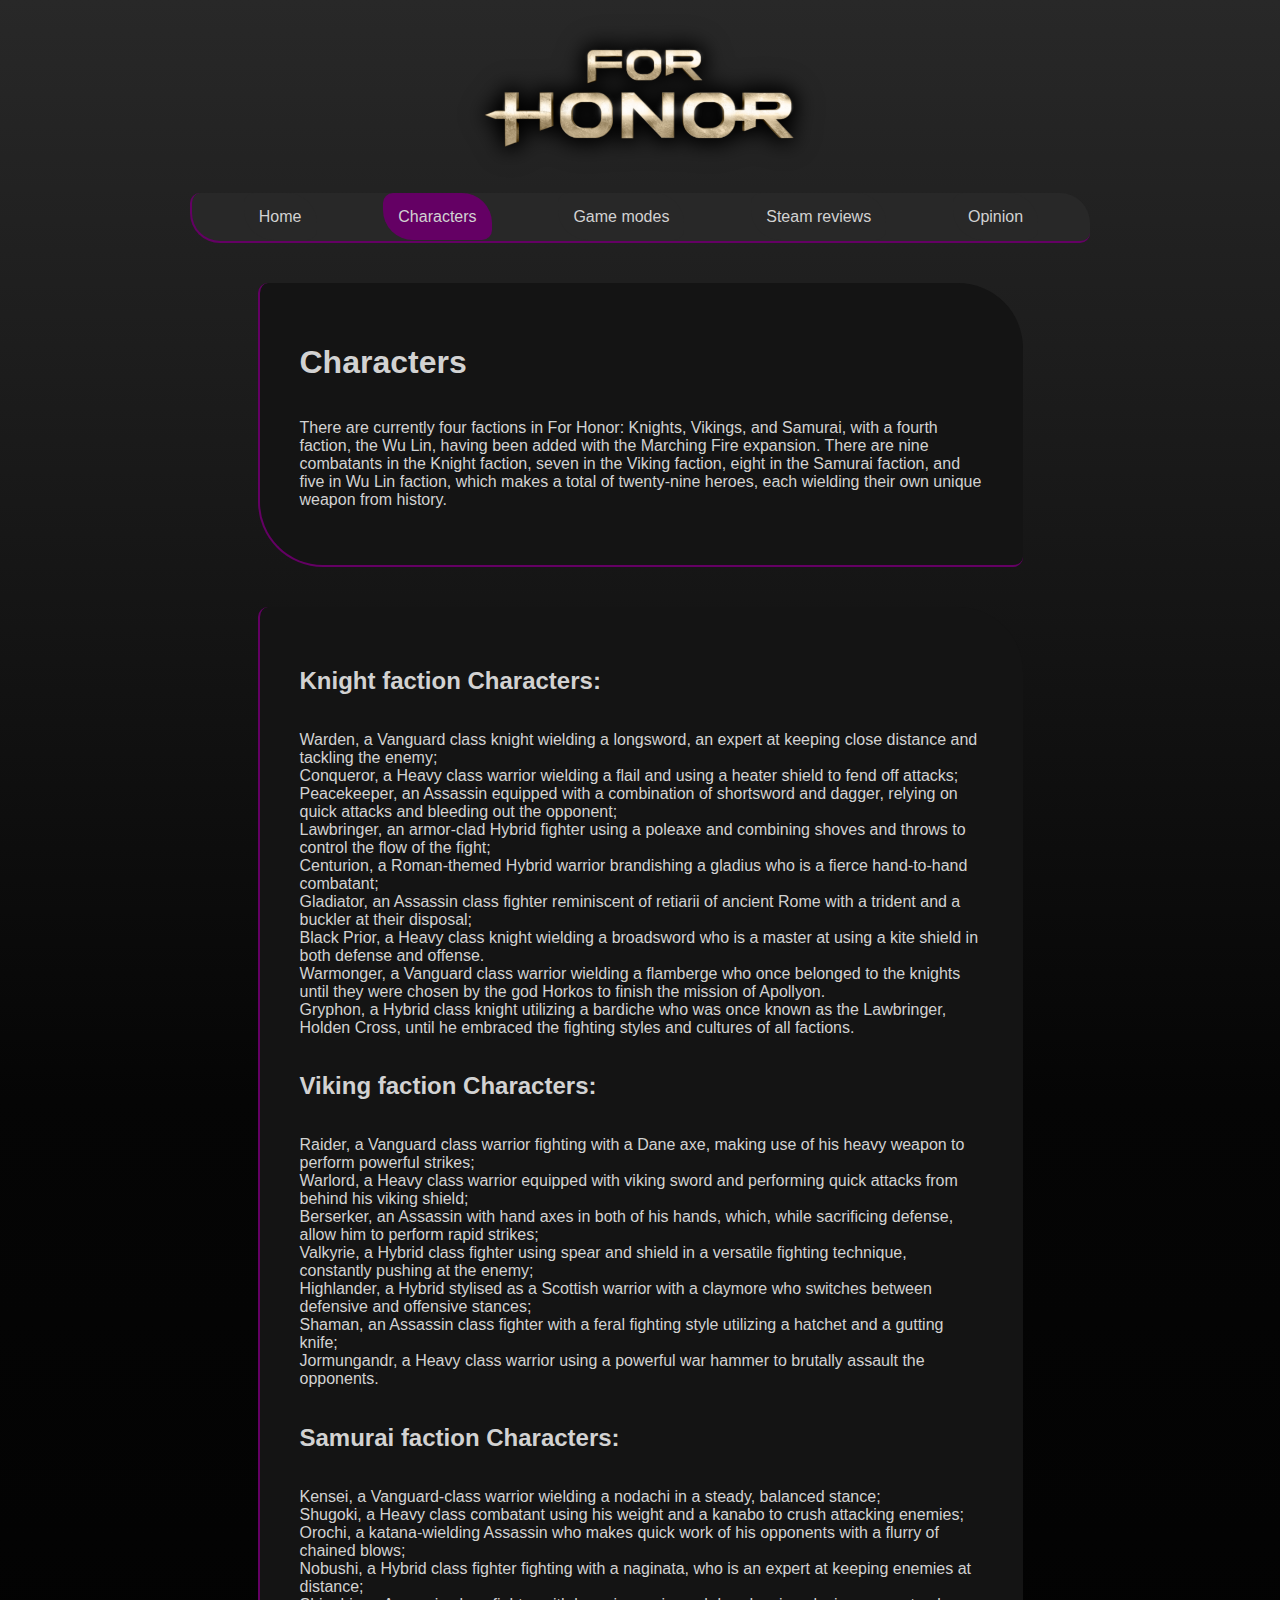
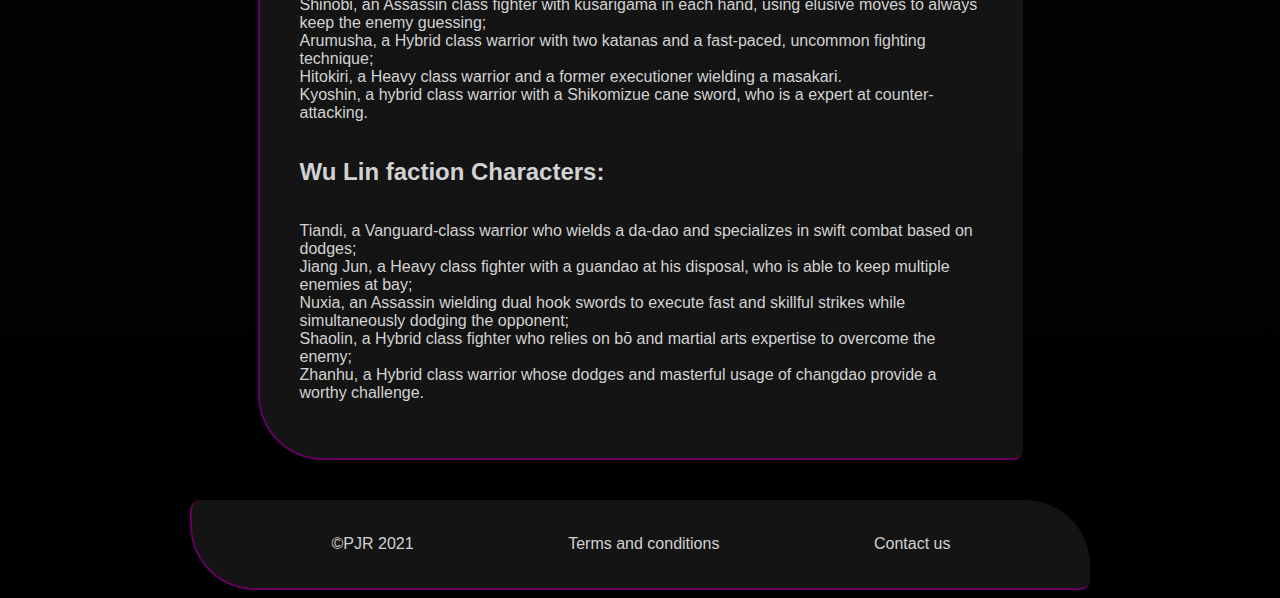
==== commit 37eae277: "Footer/Navbar changes." ====
--- a/Characters.html
+++ b/Characters.html
@@ -84,10 +84,9 @@
         </div>
 
     </body>
-    <footer class="StandardDiv">
-        <p class="FooterText">&#169;PJR 2021</p>
-        <div class="FooterText">  <a href="TermsAndConditions.html">Terms and conditions</a>  </div>
-        <br/>
-        <div class="FooterText">   <a href="contact.html">Contact us</a>  </div>
-</footer>
+    <footer class="FooterDiv">
+        <a class="FooterText" href="index.html">&#169;PJR 2021</a>
+        <a class="FooterText" href="TermsAndConditions.html">Terms and conditions</a>
+        <a class="FooterText" href="contact.html">Contact us</a>
+    </footer>
 </html>--- a/styles.css
+++ b/styles.css
@@ -22,8 +22,32 @@
     font-family: Arial, Helvetica, sans-serif;
     text-decoration: none!important;
     color: var(--TextColor);
-    display: block;
+    background-color: none;
+    margin: 10px;
+    transition: margin 0.7s ease, background-color 0.3s ease;
+
+    border-radius: 10px 30px;
+    border: none;
+    padding: 15px;
+}
+
+.FooterDiv {
+    border-radius: 10px 65px;
+    border: none;
+    border-left: 2px solid var(--MainColor);
+    border-bottom: 2px solid var(--MainColor);
+    
+    padding: 10px;
+    background-color: var(--4thcolor);
     text-align: centre;
+    display: flex;
+    width: 100%;
+    justify-content: space-evenly;
+}
+
+.FooterText:hover {
+    margin: 10px 30px;
+    background-color: black;
 }
 
 /*header*/
@@ -34,24 +58,33 @@
     height: 150px;
 
     filter: drop-shadow(0px 0px 10px black);
-}
-
+
+    transition: filter 0.3s ease;
+}
+
+.MainHeader:hover {
+    filter: drop-shadow(0px 0px 20px black);;
+}
 /*Links*/
 
  a:link {
     color: var(--TextColor);
+    text-decoration: none;
   }
   
   a:visited {
     color: var(--TextColor);
+    text-decoration: none;
   }
   
   a:hover {
     color: var(--TextColor);
+    text-decoration: none;
   }
   
   a:active {
     color: var(--TextColor);
+    text-decoration: none;
   } 
 
 
@@ -63,7 +96,10 @@
     overflow: hidden;
     margin: 0;
     padding: 0;
-    
+
+    display: flex;
+    justify-content: space-evenly;
+
     background-color: var(--SecondayColor);
     
     border-radius: 10px 30px;
@@ -89,6 +125,7 @@
 .NavLink {
     transition: background-color 0.3s, margin 0.7s;
     background-color: var(--SecondayColor);
+    width: 100%;
 
     padding: 15px;
     color: var(--TextColor);
@@ -153,17 +190,13 @@
   }
   
   div.desc {
-    padding: 15px;
-    padding-top: 0px;
+    padding: 20px;
+    padding-top: 10px;
     text-align: center;
     font-family: Arial, Helvetica, sans-serif;
-
+    text-decoration: none;
     
     color: var(--TextColor);
-  }
-
-  desc {
-    text-decoration: none;
   }
   
   * {
@@ -346,3 +379,5 @@
     display: table;
     width: 85%;
 }
+
+
